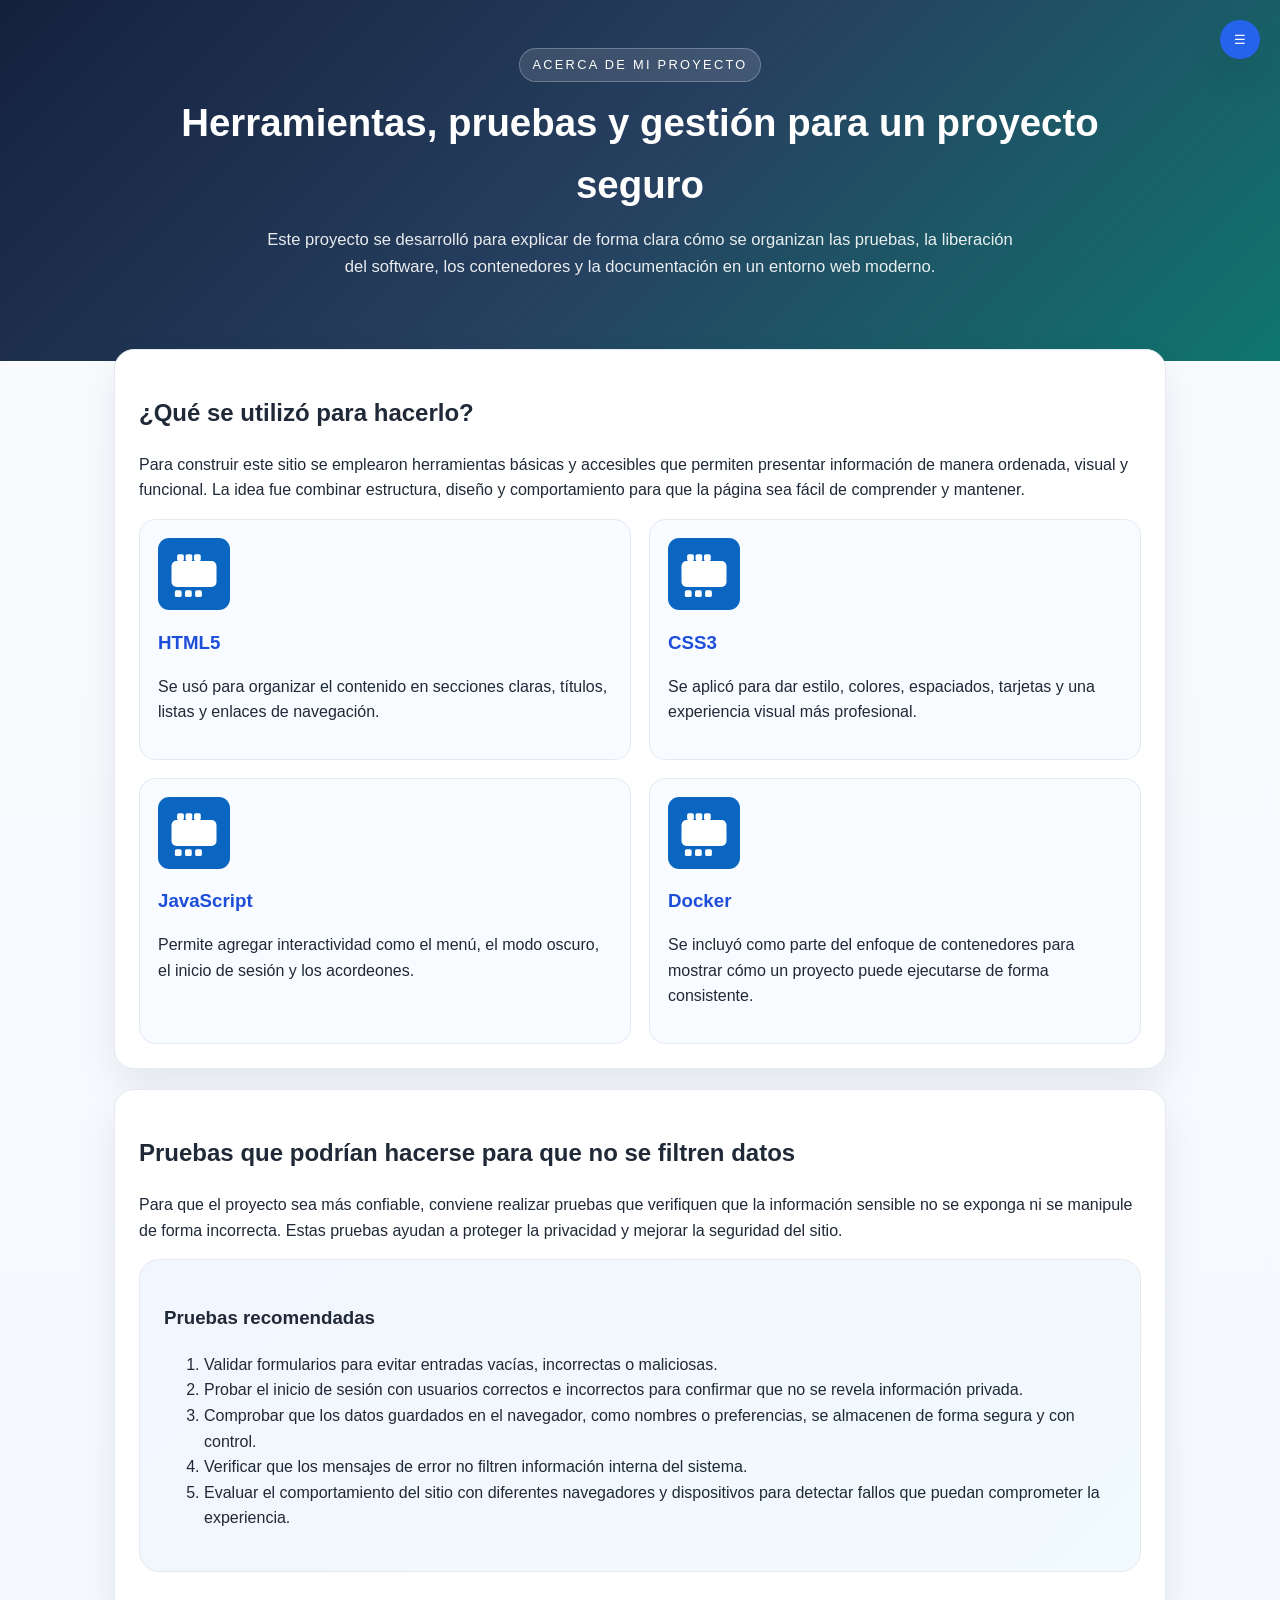
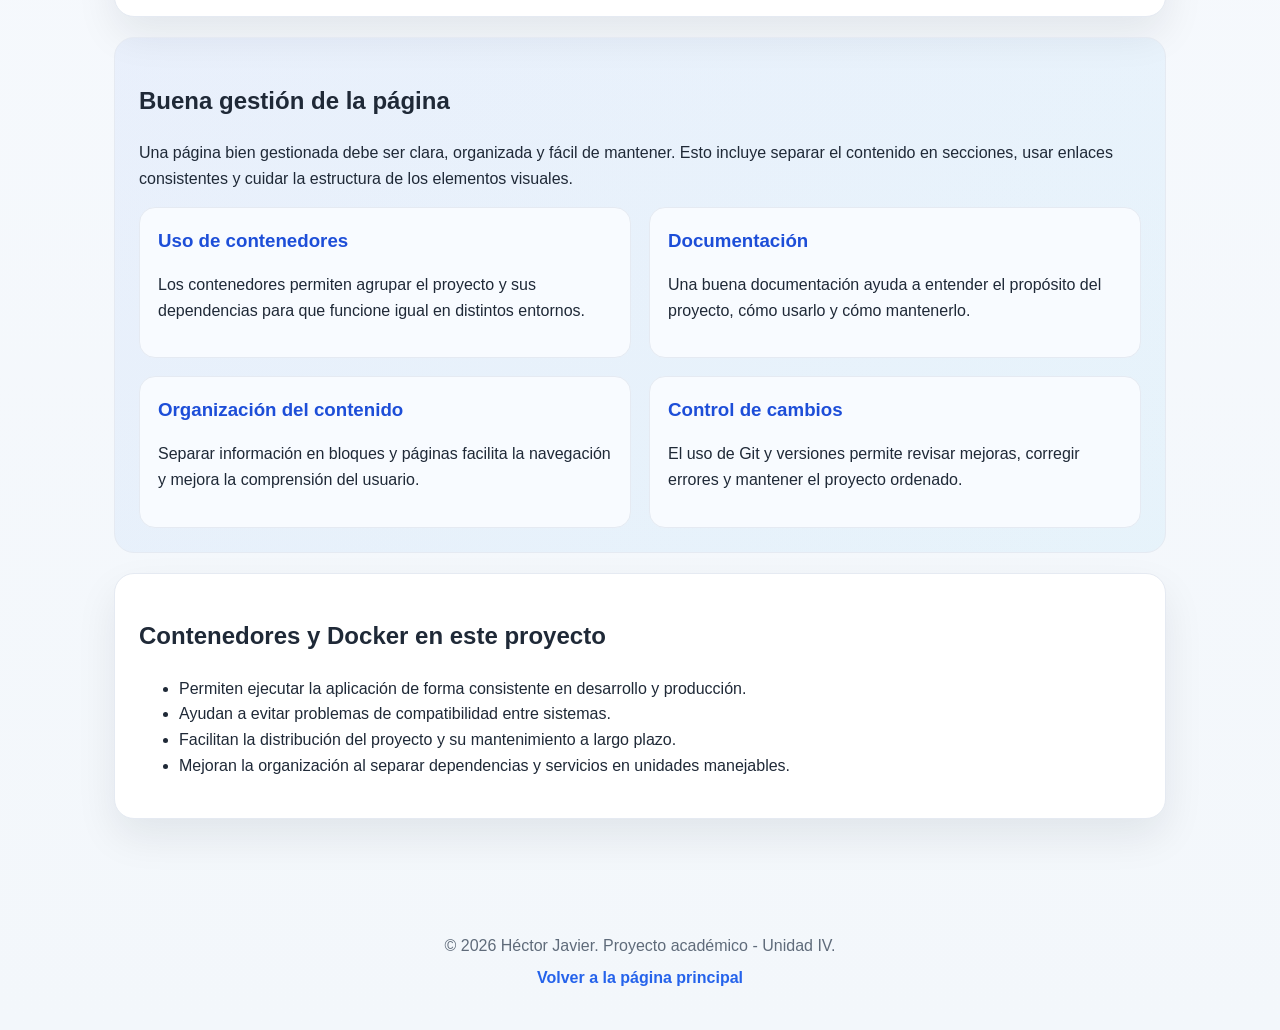
==== acerca-mi-proyecto.html @ 8c98b289 "Actualizacion del proyecto" ====
<!DOCTYPE html>
<html lang="es">
  <head>
    <meta charset="UTF-8" />
    <meta name="viewport" content="width=device-width, initial-scale=1.0" />
    <title>Acerca de mi proyecto | Unidad IV</title>
    <link rel="stylesheet" href="styles.css" />
  </head>
  <body class="context-page about-page">
    <button class="menu-toggle" id="menuToggle" aria-label="Abrir menú">☰</button>

    <div class="user-menu" id="userMenu">
      <div class="user-menu-header">
        <strong id="userNameLabel">Usuario</strong>
        <button class="close-menu" id="closeMenu" aria-label="Cerrar menú">✕</button>
      </div>
      <div class="menu-section">
        <button id="themeToggle">🌙 Modo oscuro</button>
        <button id="logoutBtn">🔒 Cerrar sesión</button>
      </div>
      <div class="menu-section">
        <label for="nameInput">Nombre de usuario</label>
        <input id="nameInput" type="text" value="Usuario" />
        <button id="saveNameBtn">Guardar nombre</button>
      </div>
    </div>

    <header class="hero-header">
      <div class="header-content">
        <p class="eyebrow">Acerca de mi proyecto</p>
        <h1>Herramientas, pruebas y gestión para un proyecto seguro</h1>
        <p class="intro">
          Este proyecto se desarrolló para explicar de forma clara cómo se organizan las pruebas, la liberación del software, los contenedores y la documentación en un entorno web moderno.
        </p>
      </div>
    </header>

    <main>
      <section class="highlight">
        <h2>¿Qué se utilizó para hacerlo?</h2>
        <p>
          Para construir este sitio se emplearon herramientas básicas y accesibles que permiten presentar información de manera ordenada, visual y funcional. La idea fue combinar estructura, diseño y comportamiento para que la página sea fácil de comprender y mantener.
        </p>

        <div class="card-grid">
          <div class="card">
            <img src="images/docker.svg" alt="HTML5" />
            <h3>HTML5</h3>
            <p>Se usó para organizar el contenido en secciones claras, títulos, listas y enlaces de navegación.</p>
          </div>
          <div class="card">
            <img src="images/docker.svg" alt="CSS3" />
            <h3>CSS3</h3>
            <p>Se aplicó para dar estilo, colores, espaciados, tarjetas y una experiencia visual más profesional.</p>
          </div>
          <div class="card">
            <img src="images/docker.svg" alt="JavaScript" />
            <h3>JavaScript</h3>
            <p>Permite agregar interactividad como el menú, el modo oscuro, el inicio de sesión y los acordeones.</p>
          </div>
          <div class="card">
            <img src="images/docker.svg" alt="Docker" />
            <h3>Docker</h3>
            <p>Se incluyó como parte del enfoque de contenedores para mostrar cómo un proyecto puede ejecutarse de forma consistente.</p>
          </div>
        </div>
      </section>

      <section class="process">
        <h2>Pruebas que podrían hacerse para que no se filtren datos</h2>
        <p>
          Para que el proyecto sea más confiable, conviene realizar pruebas que verifiquen que la información sensible no se exponga ni se manipule de forma incorrecta. Estas pruebas ayudan a proteger la privacidad y mejorar la seguridad del sitio.
        </p>
        <div class="example-box">
          <h3>Pruebas recomendadas</h3>
          <ol>
            <li>Validar formularios para evitar entradas vacías, incorrectas o maliciosas.</li>
            <li>Probar el inicio de sesión con usuarios correctos e incorrectos para confirmar que no se revela información privada.</li>
            <li>Comprobar que los datos guardados en el navegador, como nombres o preferencias, se almacenen de forma segura y con control.</li>
            <li>Verificar que los mensajes de error no filtren información interna del sistema.</li>
            <li>Evaluar el comportamiento del sitio con diferentes navegadores y dispositivos para detectar fallos que puedan comprometer la experiencia.</li>
          </ol>
        </div>
      </section>

      <section class="automation">
        <h2>Buena gestión de la página</h2>
        <p>
          Una página bien gestionada debe ser clara, organizada y fácil de mantener. Esto incluye separar el contenido en secciones, usar enlaces consistentes y cuidar la estructura de los elementos visuales.
        </p>
        <div class="card-grid">
          <div class="card">
            <h3>Uso de contenedores</h3>
            <p>Los contenedores permiten agrupar el proyecto y sus dependencias para que funcione igual en distintos entornos.</p>
          </div>
          <div class="card">
            <h3>Documentación</h3>
            <p>Una buena documentación ayuda a entender el propósito del proyecto, cómo usarlo y cómo mantenerlo.</p>
          </div>
          <div class="card">
            <h3>Organización del contenido</h3>
            <p>Separar información en bloques y páginas facilita la navegación y mejora la comprensión del usuario.</p>
          </div>
          <div class="card">
            <h3>Control de cambios</h3>
            <p>El uso de Git y versiones permite revisar mejoras, corregir errores y mantener el proyecto ordenado.</p>
          </div>
        </div>
      </section>

      <section class="benefits">
        <h2>Contenedores y Docker en este proyecto</h2>
        <ul>
          <li>Permiten ejecutar la aplicación de forma consistente en desarrollo y producción.</li>
          <li>Ayudan a evitar problemas de compatibilidad entre sistemas.</li>
          <li>Facilitan la distribución del proyecto y su mantenimiento a largo plazo.</li>
          <li>Mejoran la organización al separar dependencias y servicios en unidades manejables.</li>
        </ul>
      </section>
    </main>

    <footer>
      <p>&copy; 2026 Héctor Javier. Proyecto académico - Unidad IV.</p>
      <a href="index.html" class="back-link">Volver a la página principal</a>
    </footer>

    <script src="script.js"></script>
  </body>
</html>
---- styles.css ----
:root {
  --bg: #f3f7fb;
  --surface: #ffffff;
  --primary: #2563eb;
  --primary-dark: #1d4ed8;
  --text: #1f2937;
  --muted: #5f6b7a;
  --border: #e5eaf2;
  --shadow: 0 18px 40px rgba(15, 23, 42, 0.08);
}

* {
  box-sizing: border-box;
}

html {
  scroll-behavior: smooth;
}

body {
  font-family: 'Poppins', 'Segoe UI', Tahoma, sans-serif;
  background: linear-gradient(180deg, #f9fbff 0%, var(--bg) 100%);
  margin: 0;
  color: var(--text);
  line-height: 1.6;
  min-height: 100vh;
  transition: background 0.3s ease, color 0.3s ease;
}

body.dark-mode {
  --bg: #0f172a;
  --surface: #111827;
  --primary: #38bdf8;
  --primary-dark: #7dd3fc;
  --text: #f8fafc;
  --muted: #cbd5e1;
  --border: #334155;
  --shadow: 0 18px 40px rgba(2, 6, 23, 0.35);
  background: linear-gradient(180deg, #020617 0%, var(--bg) 100%);
}

.menu-toggle {
  position: fixed;
  top: 20px;
  right: 20px;
  z-index: 1100;
  border: none;
  border-radius: 999px;
  padding: 12px 14px;
  background: var(--primary);
  color: white;
  cursor: pointer;
  box-shadow: var(--shadow);
  transition: transform 0.25s ease, box-shadow 0.25s ease;
}

.menu-toggle:hover {
  transform: translateY(-2px);
  box-shadow: 0 12px 24px rgba(37, 99, 235, 0.25);
}

.user-menu {
  position: fixed;
  top: 16px;
  right: 16px;
  width: 280px;
  background: var(--surface);
  border: 1px solid var(--border);
  border-radius: 18px;
  padding: 16px;
  box-shadow: var(--shadow);
  z-index: 1200;
  display: none;
}

.user-menu.open {
  display: block;
}

.user-menu-header {
  display: flex;
  justify-content: space-between;
  align-items: center;
  margin-bottom: 12px;
}

.close-menu {
  border: none;
  background: transparent;
  cursor: pointer;
  font-size: 1rem;
}

.menu-section {
  display: flex;
  flex-direction: column;
  gap: 8px;
  margin-bottom: 12px;
}

.menu-section button,
.menu-section input {
  padding: 10px 12px;
  border-radius: 10px;
  border: 1px solid var(--border);
}

.menu-section button {
  background: #eff6ff;
  color: var(--primary-dark);
  cursor: pointer;
}

body.dark-mode .menu-section button {
  background: #1e293b;
  color: var(--text);
}

.context-page .hero-header {
  padding-bottom: 56px;
}

.highlight,
.process,
.benefits {
  background: var(--surface);
  border: 1px solid var(--border);
  border-radius: 20px;
  padding: 24px;
  margin: 20px auto;
  max-width: 1100px;
  box-shadow: var(--shadow);
}

.card-grid {
  display: grid;
  grid-template-columns: repeat(2, minmax(0, 1fr));
  gap: 18px;
  margin-top: 16px;
}

.card-grid-inline {
  display: grid;
  grid-template-columns: repeat(2, minmax(0, 1fr));
  gap: 12px;
  margin: 14px 0;
}

.doc-layout {
  display: grid;
  grid-template-columns: 1.4fr 0.8fr;
  gap: 14px;
  align-items: center;
  margin-top: 12px;
}

.mini-card {
  background: #f8fafc;
  border: 1px solid var(--border);
  border-radius: 14px;
  padding: 14px;
}

body.dark-mode .mini-card {
  background: #0f172a;
}

.card {
  background: #f8fbff;
  border: 1px solid var(--border);
  border-radius: 16px;
  padding: 18px;
  color: var(--text);
  transition: transform 0.25s ease, box-shadow 0.25s ease;
}

.card:hover {
  transform: translateY(-3px);
  box-shadow: 0 12px 24px rgba(15, 23, 42, 0.08);
}

body.dark-mode .card {
  background: #0f172a;
  color: #f8fafc;
}

.card img {
  width: 72px;
  margin-bottom: 10px;
}

.card h3 {
  margin: 0 0 8px;
  color: var(--primary-dark);
}

body.dark-mode .card h3,
body.dark-mode .card p,
body.dark-mode .highlight p,
body.dark-mode .process p,
body.dark-mode .benefits li,
body.dark-mode .automation p,
body.dark-mode .automation li,
body.dark-mode .example-box li {
  color: #f8fafc;
}

.back-link {
  color: var(--primary);
  text-decoration: none;
  font-weight: 600;
}

.automation,
.example-box {
  background: linear-gradient(135deg, rgba(37, 99, 235, 0.06), rgba(14, 165, 233, 0.06));
  border: 1px solid var(--border);
  border-radius: 20px;
  padding: 24px;
  margin: 20px auto;
  max-width: 1100px;
}

.example-box {
  margin-top: 16px;
}

.back-link:hover {
  text-decoration: underline;
}

body:not(.logged-in):not(.context-page) .hero-header,
body:not(.logged-in):not(.context-page) main,
body:not(.logged-in):not(.context-page) footer {
  filter: blur(4px);
  pointer-events: none;
  user-select: none;
}

.login-overlay {
  position: fixed;
  inset: 0;
  background: rgba(15, 23, 42, 0.72);
  display: flex;
  align-items: center;
  justify-content: center;
  padding: 20px;
  z-index: 1000;
}

.login-card {
  width: 100%;
  max-width: 420px;
  background: var(--surface);
  border-radius: 24px;
  padding: 32px;
  box-shadow: 0 20px 45px rgba(0, 0, 0, 0.25);
  text-align: center;
}

.login-icon {
  font-size: 2.2rem;
  margin-bottom: 10px;
}

.login-card h2 {
  margin: 0 0 8px;
  color: var(--primary-dark);
}

.login-card p {
  margin: 0 0 20px;
  color: var(--muted);
}

.login-card form {
  display: flex;
  flex-direction: column;
  gap: 12px;
  text-align: left;
}

.login-card label {
  font-weight: 600;
  color: var(--text);
}

.login-card input {
  padding: 12px 14px;
  border: 1px solid var(--border);
  border-radius: 12px;
  font-size: 1rem;
}

.login-card button {
  margin-top: 8px;
  padding: 12px 16px;
  border: none;
  border-radius: 12px;
  background: linear-gradient(135deg, var(--primary) 0%, #0f766e 100%);
  color: white;
  font-weight: 700;
  cursor: pointer;
}

.login-card button:hover {
  transform: translateY(-2px);
}

body.logged-in .login-overlay {
  display: none;
}

.session-status {
  display: none;
  margin-bottom: 16px;
  padding: 12px 16px;
  border-radius: 999px;
  background: #ecfdf3;
  color: #166534;
  font-weight: 700;
  text-align: center;
}

body.logged-in .session-status {
  display: block;
}

.contextual-card {
  text-align: center;
}

.info-panel {
  background: linear-gradient(135deg, rgba(37, 99, 235, 0.08), rgba(14, 165, 233, 0.08));
  border: 1px solid var(--border);
  border-radius: 20px;
  padding: 24px 28px;
  box-shadow: var(--shadow);
  margin-bottom: 20px;
}

.info-panel h2 {
  margin-top: 0;
  margin-bottom: 10px;
}

.info-panel p {
  margin-bottom: 0;
}

.secondary-link {
  display: inline-block;
  margin-top: 10px;
  padding: 10px 16px;
  border-radius: 999px;
  background: var(--primary);
  color: white;
  text-decoration: none;
  font-weight: 600;
}

.secondary-link:hover {
  background: var(--primary-dark);
}

.image-grid {
  display: grid;
  grid-template-columns: repeat(3, minmax(0, 1fr));
  gap: 12px;
  margin-top: 16px;
}

.image-grid img {
  width: 100%;
  border-radius: 16px;
  background: #f8fafc;
  padding: 10px;
}

.hero-header {
  background: linear-gradient(135deg, #14213d 0%, #274060 50%, #0f766e 100%);
  color: white;
  padding: 48px 24px 72px;
  display: flex;
  justify-content: center;
}

.header-content {
  max-width: 1000px;
  width: 100%;
  text-align: center;
}

.eyebrow {
  display: inline-block;
  margin: 0 0 10px;
  padding: 6px 12px;
  border: 1px solid rgba(255, 255, 255, 0.25);
  border-radius: 999px;
  font-size: 0.8rem;
  letter-spacing: 0.18em;
  text-transform: uppercase;
  background: rgba(255, 255, 255, 0.12);
}

.hero-header h1 {
  font-size: clamp(1.8rem, 3vw, 2.7rem);
  margin: 0 0 12px;
  font-weight: 700;
}

.intro {
  max-width: 760px;
  margin: 0 auto 24px;
  color: rgba(255, 255, 255, 0.9);
  font-size: 1.04rem;
}

.top-nav {
  display: flex;
  flex-wrap: wrap;
  justify-content: center;
  gap: 12px;
}

.top-nav a {
  color: white;
  text-decoration: none;
  padding: 10px 14px;
  border-radius: 999px;
  background: rgba(255, 255, 255, 0.12);
  transition: 0.25s ease;
  font-weight: 500;
}

.top-nav a:hover {
  background: white;
  color: var(--primary-dark);
  transform: translateY(-2px);
}

nav a.active {
  background: #ff9800;
  color: white;
}

main {
  max-width: 1100px;
  margin: -32px auto 0;
  padding: 0 24px 48px;
}

.hero-panel {
  display: flex;
  justify-content: space-between;
  align-items: center;
  gap: 20px;
  background: var(--surface);
  border: 1px solid var(--border);
  border-radius: 24px;
  padding: 24px 28px;
  box-shadow: var(--shadow);
  margin-bottom: 22px;
  animation: fadeInUp 0.6s ease both;
}

.hero-panel h2 {
  margin: 0 0 6px;
  color: var(--primary-dark);
}

.hero-panel p {
  margin: 0;
  color: var(--muted);
}

.hero-badge {
  background: linear-gradient(135deg, var(--primary) 0%, #22c55e 100%);
  color: white;
  padding: 14px 18px;
  border-radius: 16px;
  font-weight: 700;
  white-space: nowrap;
}

.accordion-item {
  background: var(--surface);
  border: 1px solid var(--border);
  border-radius: 20px;
  margin-bottom: 20px;
  box-shadow: var(--shadow);
  overflow: hidden;
}

.accordion-trigger {
  width: 100%;
  background: transparent;
  border: none;
  padding: 24px;
  text-align: left;
  cursor: pointer;
}

.tema {
  position: relative;
  transition: transform 0.25s ease, box-shadow 0.25s ease;
}

.tema::before {
  content: '';
  position: absolute;
  inset: 0 auto 0 0;
  width: 6px;
  background: linear-gradient(180deg, var(--primary) 0%, #38bdf8 100%);
}

.tema:hover {
  transform: translateY(-4px);
  box-shadow: 0 22px 38px rgba(15, 23, 42, 0.12);
}

.tema-header {
  display: flex;
  justify-content: space-between;
  align-items: center;
  gap: 12px;
  margin-bottom: 0;
}

.tema h2 {
  color: var(--primary-dark);
  margin: 0;
  font-size: 1.2rem;
}

.tag {
  background: #eff6ff;
  color: var(--primary);
  padding: 6px 10px;
  border-radius: 999px;
  font-size: 0.82rem;
  font-weight: 600;
}

body.dark-mode .tag {
  background: rgba(56, 189, 248, 0.16);
  color: #7dd3fc;
  border: 1px solid rgba(125, 211, 252, 0.25);
}

.accordion-content {
  display: none;
  padding: 0 24px 24px;
  color: var(--muted);
  line-height: 1.7;
}

.accordion-item.active .accordion-content {
  display: block;
}

.topic-image {
  display: block;
  width: 120px;
  height: auto;
  margin: 12px 0 16px;
  border-radius: 16px;
  background: #f8fafc;
  padding: 8px;
}

.pill-list {
  display: flex;
  flex-wrap: wrap;
  gap: 10px;
  margin-top: 12px;
}

.pill-list span {
  padding: 8px 12px;
  border-radius: 999px;
  background: #f8fafc;
  border: 1px solid var(--border);
  font-size: 0.95rem;
  color: var(--text);
}

body.dark-mode .pill-list span {
  background: rgba(15, 23, 42, 0.95);
  color: #f8fafc;
  border-color: rgba(148, 163, 184, 0.35);
}

.tema ul {
  padding-left: 20px;
  margin: 0;
}

footer {
  text-align: center;
  padding: 16px 16px 40px;
  color: var(--muted);
  margin-top: 24px;
}

.test-grid {
  display: grid;
  grid-template-columns: repeat(2, minmax(0, 1fr));
  gap: 18px;
  margin-top: 20px;
}

.test-card {
  background: var(--surface);
  border: 1px solid var(--border);
  border-radius: 20px;
  padding: 20px;
  box-shadow: var(--shadow);
}

.test-card img {
  width: 100%;
  max-height: 140px;
  object-fit: cover;
  border-radius: 14px;
  margin-bottom: 12px;
  background: #f8fafc;
}

.test-card h3 {
  margin: 0 0 8px;
  color: var(--primary-dark);
}

.test-card p {
  margin: 0;
  color: var(--muted);
}

@keyframes fadeInUp {
  from {
    opacity: 0;
    transform: translateY(12px);
  }
  to {
    opacity: 1;
    transform: translateY(0);
  }
}

footer p {
  margin: 6px 0;
}
@media (max-width: 700px) {
  .hero-panel {
    flex-direction: column;
    align-items: flex-start;
  }

  .tema-header {
    flex-direction: column;
    align-items: flex-start;
  }

  main {
    padding: 0 16px 32px;
  }

  .image-grid,
  .card-grid {
    grid-template-columns: 1fr;
  }

  .user-menu {
    width: calc(100% - 32px);
  }
}
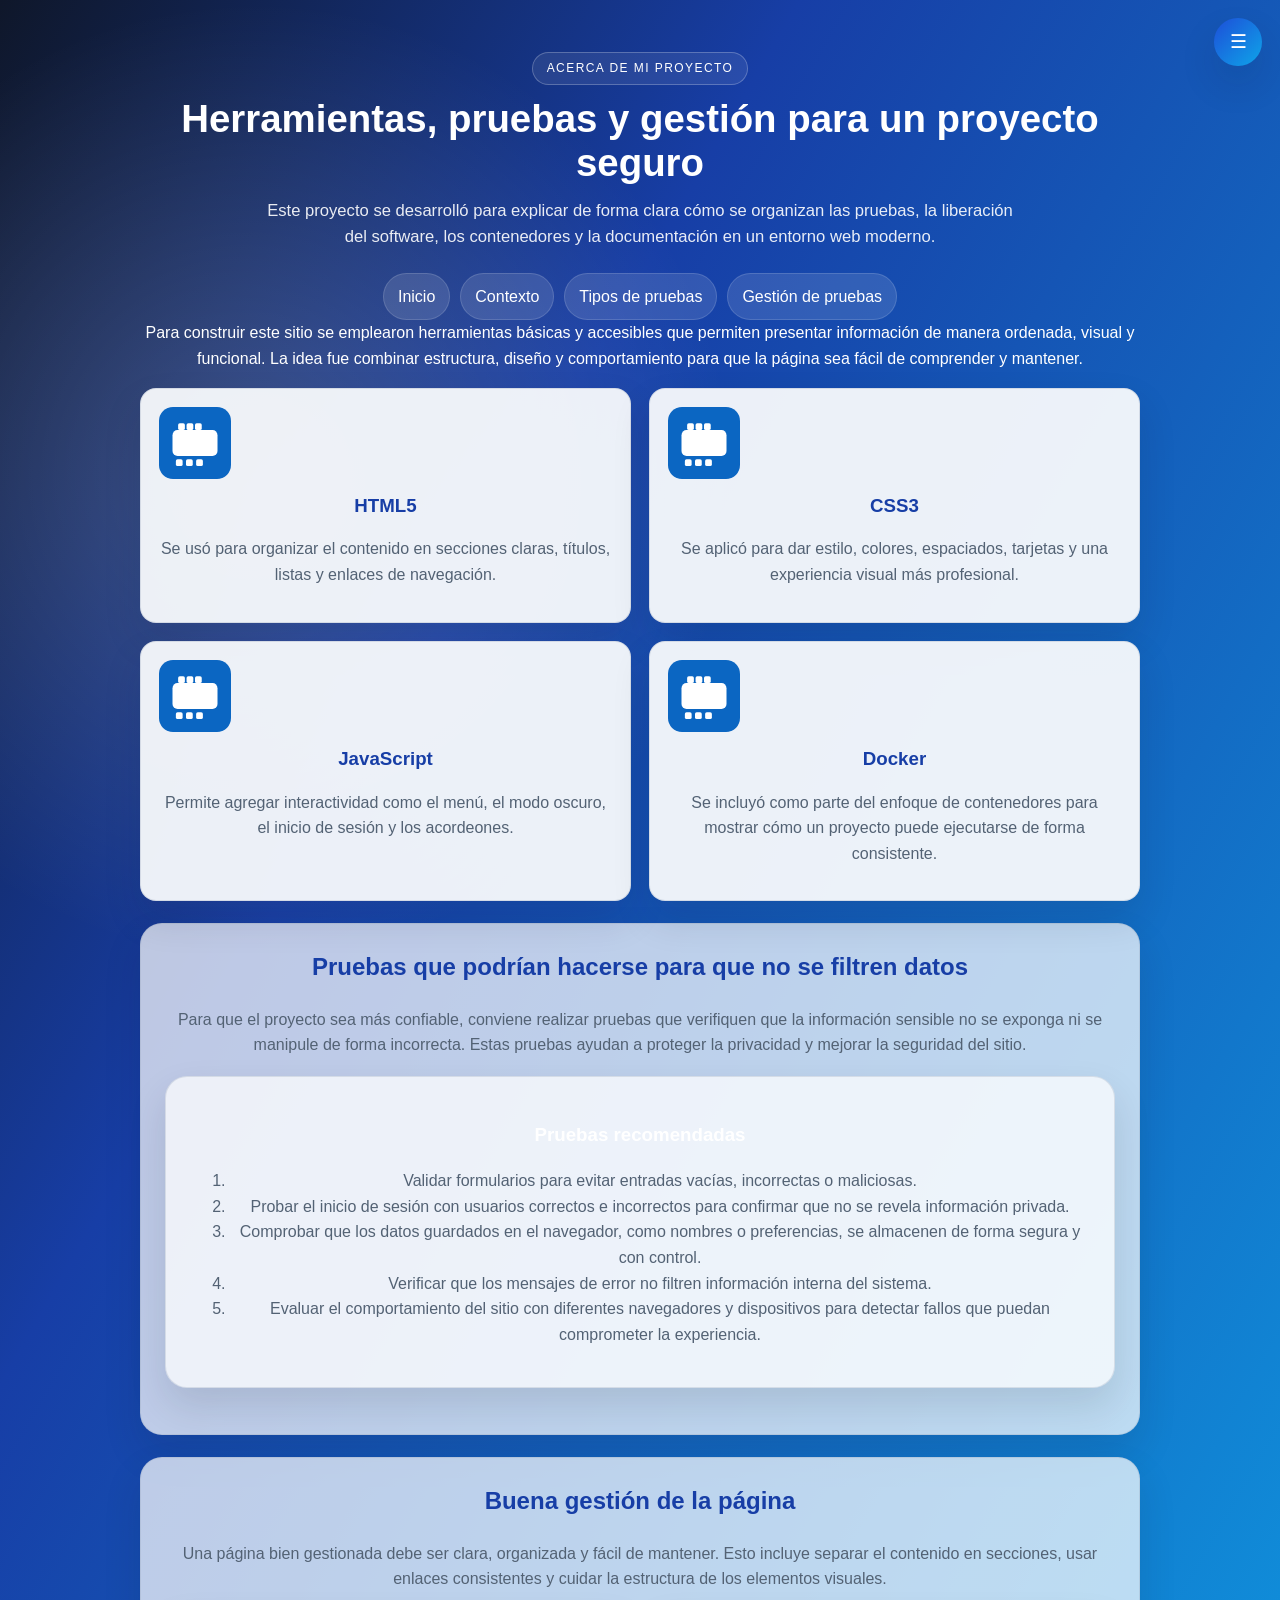
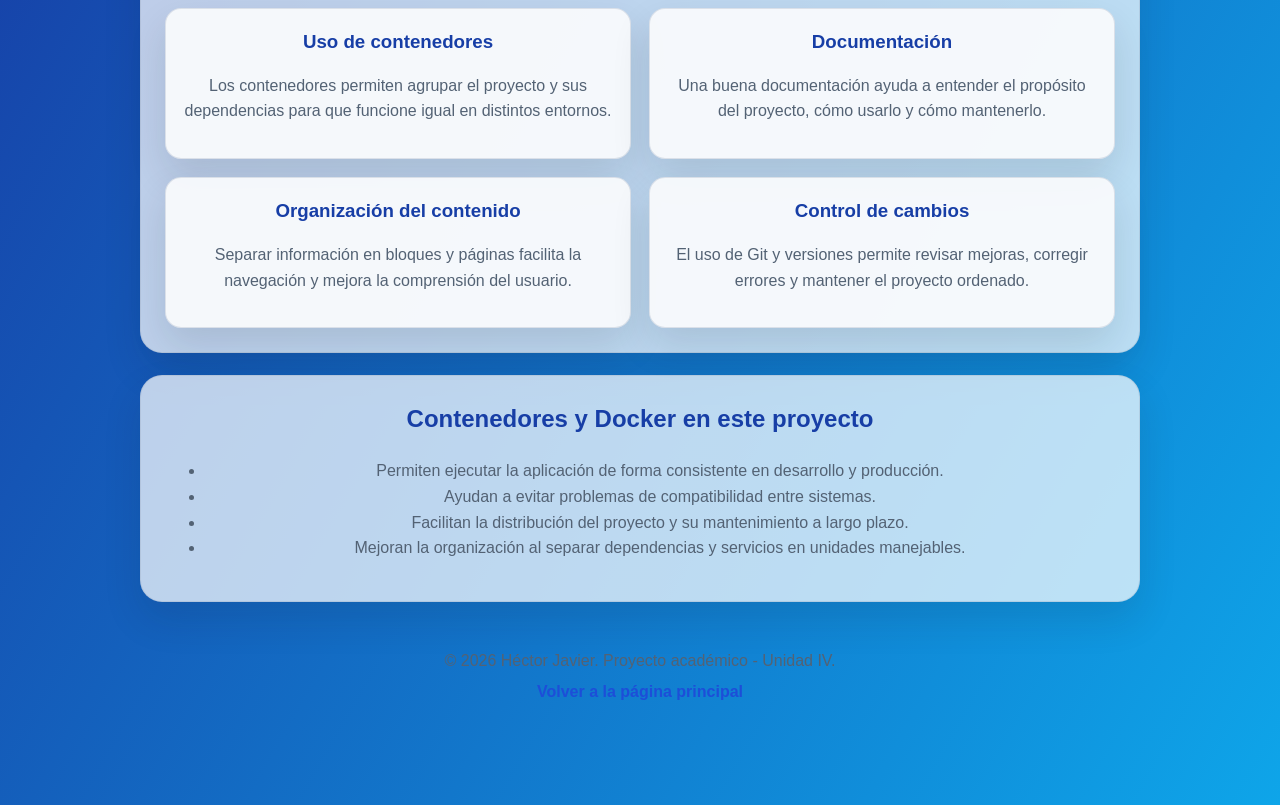
==== commit 9936bc11: "Primera versión del proyecto" ====
--- a/acerca-mi-proyecto.html
+++ b/acerca-mi-proyecto.html
@@ -32,13 +32,12 @@
         <p class="intro">
           Este proyecto se desarrolló para explicar de forma clara cómo se organizan las pruebas, la liberación del software, los contenedores y la documentación en un entorno web moderno.
         </p>
-      </div>
-    </header>
-
-    <main>
-      <section class="highlight">
-        <h2>¿Qué se utilizó para hacerlo?</h2>
-        <p>
+      <nav class="top-nav">
+        <a href="index.html">Inicio</a>
+        <a href="contexto.html">Contexto</a>
+        <a href="tipos-pruebas.html">Tipos de pruebas</a>
+        <a href="gestion-pruebas.html">Gestión de pruebas</a>
+      </nav>
           Para construir este sitio se emplearon herramientas básicas y accesibles que permiten presentar información de manera ordenada, visual y funcional. La idea fue combinar estructura, diseño y comportamiento para que la página sea fácil de comprender y mantener.
         </p>
 
--- a/styles.css
+++ b/styles.css
@@ -1,12 +1,17 @@
 :root {
-  --bg: #f3f7fb;
-  --surface: #ffffff;
-  --primary: #2563eb;
-  --primary-dark: #1d4ed8;
-  --text: #1f2937;
-  --muted: #5f6b7a;
-  --border: #e5eaf2;
-  --shadow: 0 18px 40px rgba(15, 23, 42, 0.08);
+  --bg: #eef4ff;
+  --bg-alt: #f8fbff;
+  --surface: rgba(255, 255, 255, 0.88);
+  --surface-strong: #ffffff;
+  --primary: #1d4ed8;
+  --primary-dark: #173ea6;
+  --secondary: #0ea5e9;
+  --accent: #f59e0b;
+  --success: #16a34a;
+  --text: #162033;
+  --muted: #536274;
+  --border: rgba(148, 163, 184, 0.28);
+  --shadow: 0 18px 38px rgba(15, 23, 42, 0.12);
 }
 
 * {
@@ -18,59 +23,81 @@
 }
 
 body {
-  font-family: 'Poppins', 'Segoe UI', Tahoma, sans-serif;
-  background: linear-gradient(180deg, #f9fbff 0%, var(--bg) 100%);
   margin: 0;
+  min-height: 100vh;
+  font-family: 'Segoe UI', Tahoma, Geneva, Verdana, sans-serif;
+  background:
+    radial-gradient(circle at top left, rgba(59, 130, 246, 0.18), transparent 26%),
+    linear-gradient(180deg, #f8fbff 0%, var(--bg) 42%, #ebf4ff 100%);
   color: var(--text);
   line-height: 1.6;
-  min-height: 100vh;
   transition: background 0.3s ease, color 0.3s ease;
 }
 
 body.dark-mode {
-  --bg: #0f172a;
-  --surface: #111827;
-  --primary: #38bdf8;
-  --primary-dark: #7dd3fc;
-  --text: #f8fafc;
+  --bg: #020817;
+  --bg-alt: #0f172a;
+  --surface: rgba(15, 23, 42, 0.9);
+  --surface-strong: #111827;
+  --primary: #7dd3fc;
+  --primary-dark: #bae6fd;
+  --secondary: #38bdf8;
+  --accent: #fbbf24;
+  --text: #e2e8f0;
   --muted: #cbd5e1;
-  --border: #334155;
-  --shadow: 0 18px 40px rgba(2, 6, 23, 0.35);
-  background: linear-gradient(180deg, #020617 0%, var(--bg) 100%);
+  --border: rgba(148, 163, 184, 0.22);
+  --shadow: 0 20px 40px rgba(2, 6, 23, 0.5);
+  background: radial-gradient(circle at top left, rgba(59, 130, 246, 0.15), transparent 28%), linear-gradient(180deg, #020817 0%, var(--bg) 100%);
+}
+
+a {
+  color: inherit;
+}
+
+img {
+  display: block;
+  max-width: 100%;
+}
+
+button,
+input {
+  font: inherit;
 }
 
 .menu-toggle {
   position: fixed;
-  top: 20px;
-  right: 20px;
-  z-index: 1100;
+  top: 18px;
+  right: 18px;
+  z-index: 1200;
   border: none;
   border-radius: 999px;
-  padding: 12px 14px;
-  background: var(--primary);
-  color: white;
+  background: linear-gradient(135deg, var(--primary) 0%, var(--secondary) 100%);
+  color: #fff;
   cursor: pointer;
+  width: 48px;
+  height: 48px;
+  font-size: 1.2rem;
   box-shadow: var(--shadow);
   transition: transform 0.25s ease, box-shadow 0.25s ease;
 }
 
 .menu-toggle:hover {
-  transform: translateY(-2px);
-  box-shadow: 0 12px 24px rgba(37, 99, 235, 0.25);
+  transform: translateY(-2px) scale(1.02);
 }
 
 .user-menu {
   position: fixed;
   top: 16px;
   right: 16px;
-  width: 280px;
+  width: min(320px, calc(100vw - 32px));
   background: var(--surface);
   border: 1px solid var(--border);
-  border-radius: 18px;
-  padding: 16px;
+  border-radius: 20px;
+  padding: 18px;
   box-shadow: var(--shadow);
-  z-index: 1200;
+  z-index: 1250;
   display: none;
+  backdrop-filter: blur(12px);
 }
 
 .user-menu.open {
@@ -81,152 +108,197 @@
   display: flex;
   justify-content: space-between;
   align-items: center;
-  margin-bottom: 12px;
+  margin-bottom: 14px;
+}
+
+.user-menu-header strong {
+  font-size: 1rem;
 }
 
 .close-menu {
   border: none;
   background: transparent;
+  color: var(--muted);
+  font-size: 1.1rem;
   cursor: pointer;
-  font-size: 1rem;
 }
 
 .menu-section {
   display: flex;
   flex-direction: column;
-  gap: 8px;
+  gap: 10px;
   margin-bottom: 12px;
 }
 
 .menu-section button,
 .menu-section input {
+  width: 100%;
   padding: 10px 12px;
-  border-radius: 10px;
   border: 1px solid var(--border);
+  border-radius: 12px;
+  background: rgba(148, 163, 184, 0.06);
+  color: var(--text);
 }
 
 .menu-section button {
-  background: #eff6ff;
-  color: var(--primary-dark);
   cursor: pointer;
-}
-
-body.dark-mode .menu-section button {
-  background: #1e293b;
+  font-weight: 600;
+  transition: transform 0.2s ease;
+}
+
+.menu-section button:hover {
+  transform: translateY(-1px);
+}
+
+body.dark-mode .menu-section button,
+body.dark-mode .menu-section input {
+  background: rgba(15, 23, 42, 0.95);
   color: var(--text);
 }
 
-.context-page .hero-header {
-  padding-bottom: 56px;
+.context-page .hero-header, .about-page .hero-header {
+  padding-bottom: 58px;
 }
 
 .highlight,
 .process,
-.benefits {
-  background: var(--surface);
+.benefits,
+.automation,
+.example-box,
+.info-panel,
+.hero-panel,
+.tema,
+.test-card,
+.card,
+.mini-card {
   border: 1px solid var(--border);
-  border-radius: 20px;
+  box-shadow: var(--shadow);
+}
+
+.highlight,
+.process,
+.benefits,
+.automation,
+.example-box,
+.info-panel {
+  background: rgba(255, 255, 255, 0.72);
+  border-radius: 22px;
   padding: 24px;
-  margin: 20px auto;
+  margin: 22px auto;
   max-width: 1100px;
-  box-shadow: var(--shadow);
-}
-
-.card-grid {
+}
+
+body.dark-mode .highlight,
+body.dark-mode .process,
+body.dark-mode .benefits,
+body.dark-mode .automation,
+body.dark-mode .example-box,
+body.dark-mode .info-panel,
+body.dark-mode .hero-panel,
+body.dark-mode .tema,
+body.dark-mode .test-card {
+  background: rgba(15, 23, 42, 0.8);
+}
+
+.card-grid,
+.card-grid-inline,
+.test-grid,
+.image-grid {
   display: grid;
+  gap: 18px;
+}
+
+.card-grid,
+.test-grid {
   grid-template-columns: repeat(2, minmax(0, 1fr));
-  gap: 18px;
-  margin-top: 16px;
 }
 
 .card-grid-inline {
-  display: grid;
   grid-template-columns: repeat(2, minmax(0, 1fr));
-  gap: 12px;
-  margin: 14px 0;
+  margin: 18px 0;
 }
 
 .doc-layout {
   display: grid;
-  grid-template-columns: 1.4fr 0.8fr;
-  gap: 14px;
+  grid-template-columns: 1.5fr 0.9fr;
+  gap: 18px;
   align-items: center;
-  margin-top: 12px;
-}
-
-.mini-card {
-  background: #f8fafc;
-  border: 1px solid var(--border);
-  border-radius: 14px;
-  padding: 14px;
-}
-
-body.dark-mode .mini-card {
-  background: #0f172a;
-}
-
+  margin-top: 16px;
+}
+
+.mini-card,
 .card {
-  background: #f8fbff;
-  border: 1px solid var(--border);
+  background: rgba(248, 250, 252, 0.95);
   border-radius: 16px;
   padding: 18px;
-  color: var(--text);
+}
+
+body.dark-mode .mini-card,
+body.dark-mode .card {
+  background: rgba(15, 23, 42, 0.95);
+}
+
+.card {
   transition: transform 0.25s ease, box-shadow 0.25s ease;
 }
 
 .card:hover {
-  transform: translateY(-3px);
-  box-shadow: 0 12px 24px rgba(15, 23, 42, 0.08);
-}
-
-body.dark-mode .card {
-  background: #0f172a;
-  color: #f8fafc;
+  transform: translateY(-4px);
+  box-shadow: 0 18px 30px rgba(15, 23, 42, 0.12);
 }
 
 .card img {
   width: 72px;
-  margin-bottom: 10px;
-}
-
-.card h3 {
-  margin: 0 0 8px;
+  margin-bottom: 12px;
+  border-radius: 14px;
+}
+
+.card h3,
+.test-card h3,
+.tema h2,
+.hero-panel h2,
+.highlight h2,
+.process h2,
+.benefits h2,
+.automation h2,
+.info-panel h2 {
+  margin-top: 0;
   color: var(--primary-dark);
 }
 
-body.dark-mode .card h3,
-body.dark-mode .card p,
-body.dark-mode .highlight p,
-body.dark-mode .process p,
-body.dark-mode .benefits li,
-body.dark-mode .automation p,
-body.dark-mode .automation li,
-body.dark-mode .example-box li {
-  color: #f8fafc;
+.card h3,
+.test-card h3 {
+  margin-bottom: 8px;
+}
+
+.card p,
+.test-card p,
+.highlight p,
+.process p,
+.benefits li,
+.automation p,
+.example-box li,
+.info-panel p,
+.accordion-content,
+.hero-panel p,
+.tema ul,
+.topic-image + p,
+.mini-card p {
+  color: var(--muted);
 }
 
 .back-link {
   color: var(--primary);
   text-decoration: none;
-  font-weight: 600;
-}
-
-.automation,
-.example-box {
-  background: linear-gradient(135deg, rgba(37, 99, 235, 0.06), rgba(14, 165, 233, 0.06));
-  border: 1px solid var(--border);
-  border-radius: 20px;
-  padding: 24px;
-  margin: 20px auto;
-  max-width: 1100px;
-}
-
-.example-box {
-  margin-top: 16px;
+  font-weight: 700;
 }
 
 .back-link:hover {
   text-decoration: underline;
+}
+
+.example-box {
+  margin-top: 18px;
 }
 
 body:not(.logged-in):not(.context-page) .hero-header,
@@ -240,36 +312,94 @@
 .login-overlay {
   position: fixed;
   inset: 0;
-  background: rgba(15, 23, 42, 0.72);
+  background: rgba(15, 23, 42, 0.68);
   display: flex;
   align-items: center;
   justify-content: center;
+  z-index: 1000;
   padding: 20px;
-  z-index: 1000;
+}
+
+.login-shell {
+  width: min(920px, 100%);
+  display: grid;
+  grid-template-columns: 1.1fr 0.9fr;
+  background: rgba(255, 255, 255, 0.96);
+  border: 1px solid rgba(148, 163, 184, 0.25);
+  border-radius: 30px;
+  overflow: hidden;
+  box-shadow: 0 28px 60px rgba(15, 23, 42, 0.28);
+}
+
+.login-visual {
+  background: linear-gradient(135deg, #0f172a 0%, #173ea6 38%, #0ea5e9 100%);
+  color: white;
+  padding: 36px 30px;
+  display: flex;
+  flex-direction: column;
+  justify-content: center;
+}
+
+.login-badge {
+  display: inline-block;
+  width: fit-content;
+  padding: 7px 14px;
+  border-radius: 999px;
+  background: rgba(255, 255, 255, 0.12);
+  border: 1px solid rgba(255, 255, 255, 0.2);
+  font-size: 0.75rem;
+  letter-spacing: 0.12em;
+  text-transform: uppercase;
+  margin-bottom: 18px;
+}
+
+.login-visual h2 {
+  margin: 0 0 12px;
+  font-size: clamp(1.8rem, 2.5vw, 2.6rem);
+  line-height: 1.15;
+}
+
+.login-visual p {
+  margin: 0 0 18px;
+  color: rgba(255, 255, 255, 0.86);
+  line-height: 1.7;
+}
+
+.login-visual ul {
+  margin: 0;
+  padding-left: 18px;
+  display: grid;
+  gap: 8px;
+  color: rgba(255, 255, 255, 0.9);
 }
 
 .login-card {
   width: 100%;
-  max-width: 420px;
-  background: var(--surface);
-  border-radius: 24px;
-  padding: 32px;
-  box-shadow: 0 20px 45px rgba(0, 0, 0, 0.25);
+  background: rgba(255, 255, 255, 0.96);
+  padding: 34px 28px;
   text-align: center;
 }
 
 .login-icon {
-  font-size: 2.2rem;
-  margin-bottom: 10px;
+  display: inline-flex;
+  align-items: center;
+  justify-content: center;
+  width: 62px;
+  height: 62px;
+  border-radius: 18px;
+  background: linear-gradient(135deg, rgba(29, 78, 216, 0.12), rgba(14, 165, 233, 0.15));
+  font-size: 2rem;
+  margin-bottom: 12px;
 }
 
 .login-card h2 {
   margin: 0 0 8px;
   color: var(--primary-dark);
+  font-size: 1.9rem;
 }
 
 .login-card p {
-  margin: 0 0 20px;
+  margin: 0 0 22px;
   color: var(--muted);
 }
 
@@ -281,30 +411,56 @@
 }
 
 .login-card label {
-  font-weight: 600;
+  font-weight: 700;
   color: var(--text);
 }
 
 .login-card input {
+  width: 100%;
   padding: 12px 14px;
   border: 1px solid var(--border);
   border-radius: 12px;
-  font-size: 1rem;
+  background: #f8fafc;
+  color: var(--text);
+  transition: border-color 0.2s ease, box-shadow 0.2s ease;
+}
+
+.login-card input:focus {
+  outline: none;
+  border-color: rgba(29, 78, 216, 0.7);
+  box-shadow: 0 0 0 4px rgba(59, 130, 246, 0.12);
 }
 
 .login-card button {
   margin-top: 8px;
-  padding: 12px 16px;
+  padding: 14px 18px;
   border: none;
   border-radius: 12px;
-  background: linear-gradient(135deg, var(--primary) 0%, #0f766e 100%);
-  color: white;
+  background: linear-gradient(135deg, var(--primary) 0%, var(--secondary) 100%);
+  color: #fff;
   font-weight: 700;
   cursor: pointer;
+  transition: transform 0.2s ease, filter 0.2s ease;
+  box-shadow: 0 12px 24px rgba(37, 99, 235, 0.22);
 }
 
 .login-card button:hover {
   transform: translateY(-2px);
+  filter: brightness(1.04);
+}
+
+@media (max-width: 700px) {
+  .login-shell {
+    grid-template-columns: 1fr;
+  }
+
+  .login-visual {
+    padding: 28px 22px;
+  }
+
+  .login-card {
+    padding: 28px 20px;
+  }
 }
 
 body.logged-in .login-overlay {
@@ -313,197 +469,256 @@
 
 .session-status {
   display: none;
-  margin-bottom: 16px;
-  padding: 12px 16px;
+  margin-bottom: 18px;
+  padding: 12px 18px;
   border-radius: 999px;
-  background: #ecfdf3;
+  background: rgba(34, 197, 94, 0.12);
   color: #166534;
   font-weight: 700;
   text-align: center;
+  border: 1px solid rgba(22, 163, 74, 0.18);
 }
 
 body.logged-in .session-status {
   display: block;
 }
 
+.landing-summary {
+  display: grid;
+  grid-template-columns: 1.4fr 0.8fr;
+  gap: 20px;
+  align-items: center;
+  max-width: 1100px;
+  margin: 0 auto 24px;
+  background: linear-gradient(135deg, rgba(29, 78, 216, 0.12), rgba(14, 165, 233, 0.12));
+  border: 1px solid var(--border);
+  border-radius: 24px;
+  padding: 28px;
+  box-shadow: var(--shadow);
+}
+
+.landing-copy h2 {
+  margin: 0 0 12px;
+  color: var(--primary-dark);
+  font-size: clamp(1.8rem, 2.4vw, 2.5rem);
+}
+
+.landing-copy p {
+  margin: 0;
+  color: var(--muted);
+}
+
+.eyebrow-light {
+  margin-bottom: 10px;
+}
+
+.landing-stats {
+  display: grid;
+  gap: 14px;
+}
+
+.landing-stats div {
+  background: rgba(255, 255, 255, 0.8);
+  border: 1px solid var(--border);
+  border-radius: 18px;
+  padding: 18px;
+  display: flex;
+  align-items: center;
+  gap: 14px;
+  box-shadow: var(--shadow);
+}
+
+body.dark-mode .landing-stats div {
+  background: rgba(15, 23, 42, 0.9);
+}
+
+.landing-stats strong {
+  display: inline-flex;
+  align-items: center;
+  justify-content: center;
+  width: 48px;
+  height: 48px;
+  border-radius: 14px;
+  background: linear-gradient(135deg, var(--primary) 0%, var(--secondary) 100%);
+  color: white;
+  font-size: 1rem;
+}
+
+.landing-stats span {
+  color: var(--text);
+  font-weight: 700;
+}
+
 .contextual-card {
   text-align: center;
 }
 
-.info-panel {
-  background: linear-gradient(135deg, rgba(37, 99, 235, 0.08), rgba(14, 165, 233, 0.08));
-  border: 1px solid var(--border);
-  border-radius: 20px;
-  padding: 24px 28px;
-  box-shadow: var(--shadow);
-  margin-bottom: 20px;
-}
-
-.info-panel h2 {
-  margin-top: 0;
-  margin-bottom: 10px;
-}
-
-.info-panel p {
-  margin-bottom: 0;
-}
-
 .secondary-link {
   display: inline-block;
-  margin-top: 10px;
-  padding: 10px 16px;
+  margin: 10px 8px 0 0;
+  padding: 10px 18px;
   border-radius: 999px;
-  background: var(--primary);
+  background: linear-gradient(135deg, var(--primary) 0%, var(--secondary) 100%);
   color: white;
   text-decoration: none;
-  font-weight: 600;
+  font-weight: 700;
+  transition: transform 0.2s ease;
 }
 
 .secondary-link:hover {
-  background: var(--primary-dark);
+  transform: translateY(-2px);
 }
 
 .image-grid {
-  display: grid;
   grid-template-columns: repeat(3, minmax(0, 1fr));
-  gap: 12px;
   margin-top: 16px;
 }
 
 .image-grid img {
   width: 100%;
   border-radius: 16px;
-  background: #f8fafc;
+  background: rgba(248, 250, 252, 0.9);
   padding: 10px;
 }
 
 .hero-header {
-  background: linear-gradient(135deg, #14213d 0%, #274060 50%, #0f766e 100%);
-  color: white;
-  padding: 48px 24px 72px;
-  display: flex;
-  justify-content: center;
+  position: relative;
+  padding: 52px 24px 78px;
+  color: #fff;
+  background: linear-gradient(120deg, #0f172a 0%, #173ea6 30%, #0ea5e9 100%);
+  overflow: hidden;
+}
+
+.hero-header::before {
+  content: '';
+  position: absolute;
+  inset: 0;
+  background: radial-gradient(circle at 20% 20%, rgba(255, 255, 255, 0.18), transparent 22%);
+  pointer-events: none;
 }
 
 .header-content {
+  position: relative;
+  z-index: 1;
   max-width: 1000px;
   width: 100%;
+  margin: 0 auto;
   text-align: center;
 }
 
 .eyebrow {
   display: inline-block;
-  margin: 0 0 10px;
-  padding: 6px 12px;
-  border: 1px solid rgba(255, 255, 255, 0.25);
+  margin: 0 0 12px;
+  padding: 6px 14px;
+  border: 1px solid rgba(255, 255, 255, 0.24);
   border-radius: 999px;
-  font-size: 0.8rem;
-  letter-spacing: 0.18em;
+  letter-spacing: 0.12em;
   text-transform: uppercase;
-  background: rgba(255, 255, 255, 0.12);
+  font-size: 0.75rem;
+  background: rgba(255, 255, 255, 0.08);
 }
 
 .hero-header h1 {
-  font-size: clamp(1.8rem, 3vw, 2.7rem);
   margin: 0 0 12px;
-  font-weight: 700;
+  font-size: clamp(2rem, 3vw, 3rem);
+  line-height: 1.15;
 }
 
 .intro {
   max-width: 760px;
-  margin: 0 auto 24px;
+  margin: 0 auto 22px;
   color: rgba(255, 255, 255, 0.9);
   font-size: 1.04rem;
 }
 
 .top-nav {
   display: flex;
+  justify-content: center;
   flex-wrap: wrap;
-  justify-content: center;
-  gap: 12px;
+  gap: 10px;
 }
 
 .top-nav a {
-  color: white;
-  text-decoration: none;
+  display: inline-block;
   padding: 10px 14px;
   border-radius: 999px;
   background: rgba(255, 255, 255, 0.12);
-  transition: 0.25s ease;
-  font-weight: 500;
+  color: white;
+  text-decoration: none;
+  border: 1px solid rgba(255, 255, 255, 0.14);
+  transition: transform 0.2s ease, background 0.2s ease;
 }
 
 .top-nav a:hover {
-  background: white;
-  color: var(--primary-dark);
+  background: rgba(255, 255, 255, 0.2);
   transform: translateY(-2px);
 }
 
 nav a.active {
-  background: #ff9800;
-  color: white;
+  background: linear-gradient(135deg, #f59e0b 0%, #f97316 100%);
+  color: #fff;
 }
 
 main {
-  max-width: 1100px;
-  margin: -32px auto 0;
-  padding: 0 24px 48px;
+  max-width: 1120px;
+  margin: -34px auto 0;
+  padding: 0 24px 52px;
 }
 
 .hero-panel {
   display: flex;
+  align-items: center;
   justify-content: space-between;
-  align-items: center;
-  gap: 20px;
-  background: var(--surface);
-  border: 1px solid var(--border);
+  gap: 18px;
+  padding: 24px 28px;
   border-radius: 24px;
-  padding: 24px 28px;
-  box-shadow: var(--shadow);
-  margin-bottom: 22px;
-  animation: fadeInUp 0.6s ease both;
+  background: rgba(255, 255, 255, 0.82);
+  animation: fadeInUp 0.5s ease both;
 }
 
 .hero-panel h2 {
-  margin: 0 0 6px;
-  color: var(--primary-dark);
+  margin-bottom: 8px;
 }
 
 .hero-panel p {
   margin: 0;
-  color: var(--muted);
 }
 
 .hero-badge {
-  background: linear-gradient(135deg, var(--primary) 0%, #22c55e 100%);
-  color: white;
-  padding: 14px 18px;
-  border-radius: 16px;
-  font-weight: 700;
+  padding: 12px 16px;
+  border-radius: 14px;
+  background: linear-gradient(135deg, var(--success) 0%, #22c55e 100%);
+  color: #fff;
+  font-weight: 800;
   white-space: nowrap;
 }
 
 .accordion-item {
-  background: var(--surface);
+  background: rgba(255, 255, 255, 0.78);
   border: 1px solid var(--border);
-  border-radius: 20px;
-  margin-bottom: 20px;
+  border-radius: 22px;
+  margin-bottom: 22px;
   box-shadow: var(--shadow);
   overflow: hidden;
+}
+
+body.dark-mode .accordion-item {
+  background: rgba(15, 23, 42, 0.8);
 }
 
 .accordion-trigger {
   width: 100%;
   background: transparent;
   border: none;
+  text-align: left;
   padding: 24px;
-  text-align: left;
   cursor: pointer;
 }
 
 .tema {
   position: relative;
-  transition: transform 0.25s ease, box-shadow 0.25s ease;
+  overflow: hidden;
+  border-radius: 22px;
 }
 
 .tema::before {
@@ -511,47 +726,45 @@
   position: absolute;
   inset: 0 auto 0 0;
   width: 6px;
-  background: linear-gradient(180deg, var(--primary) 0%, #38bdf8 100%);
+  background: linear-gradient(180deg, var(--primary) 0%, var(--secondary) 100%);
 }
 
 .tema:hover {
-  transform: translateY(-4px);
-  box-shadow: 0 22px 38px rgba(15, 23, 42, 0.12);
+  transform: translateY(-3px);
 }
 
 .tema-header {
   display: flex;
+  align-items: center;
   justify-content: space-between;
+  gap: 12px;
+}
+
+.tema h2 {
+  font-size: 1.2rem;
+  margin: 0;
+}
+
+.tag {
+  display: inline-flex;
   align-items: center;
-  gap: 12px;
-  margin-bottom: 0;
-}
-
-.tema h2 {
+  justify-content: center;
+  padding: 6px 12px;
+  border-radius: 999px;
+  font-size: 0.8rem;
+  font-weight: 700;
+  color: var(--primary);
+  background: rgba(29, 78, 216, 0.08);
+}
+
+body.dark-mode .tag {
+  background: rgba(125, 211, 252, 0.12);
   color: var(--primary-dark);
-  margin: 0;
-  font-size: 1.2rem;
-}
-
-.tag {
-  background: #eff6ff;
-  color: var(--primary);
-  padding: 6px 10px;
-  border-radius: 999px;
-  font-size: 0.82rem;
-  font-weight: 600;
-}
-
-body.dark-mode .tag {
-  background: rgba(56, 189, 248, 0.16);
-  color: #7dd3fc;
-  border: 1px solid rgba(125, 211, 252, 0.25);
 }
 
 .accordion-content {
   display: none;
   padding: 0 24px 24px;
-  color: var(--muted);
   line-height: 1.7;
 }
 
@@ -560,13 +773,11 @@
 }
 
 .topic-image {
-  display: block;
-  width: 120px;
-  height: auto;
+  width: 130px;
+  border-radius: 18px;
+  background: rgba(248, 250, 252, 0.9);
+  padding: 10px;
   margin: 12px 0 16px;
-  border-radius: 16px;
-  background: #f8fafc;
-  padding: 8px;
 }
 
 .pill-list {
@@ -579,16 +790,9 @@
 .pill-list span {
   padding: 8px 12px;
   border-radius: 999px;
-  background: #f8fafc;
+  background: rgba(148, 163, 184, 0.08);
   border: 1px solid var(--border);
-  font-size: 0.95rem;
-  color: var(--text);
-}
-
-body.dark-mode .pill-list span {
-  background: rgba(15, 23, 42, 0.95);
-  color: #f8fafc;
-  border-color: rgba(148, 163, 184, 0.35);
+  font-size: 0.9rem;
 }
 
 .tema ul {
@@ -598,49 +802,165 @@
 
 footer {
   text-align: center;
-  padding: 16px 16px 40px;
+  padding: 18px 16px 42px;
   color: var(--muted);
-  margin-top: 24px;
+}
+
+footer p {
+  margin: 6px 0;
 }
 
 .test-grid {
+  margin-top: 22px;
+}
+
+.test-card {
+  background: rgba(255, 255, 255, 0.8);
+  border-radius: 22px;
+  padding: 22px;
+}
+
+body.dark-mode .test-card {
+  background: rgba(15, 23, 42, 0.8);
+}
+
+.test-card img {
+  width: 100%;
+  max-height: 150px;
+  object-fit: cover;
+  border-radius: 16px;
+  margin-bottom: 14px;
+  background: rgba(248, 250, 252, 0.9);
+}
+
+.requirement-dashboard {
+  margin-top: 22px;
+}
+
+.theme-selector {
+  display: flex;
+  flex-wrap: wrap;
+  gap: 12px;
+  margin-bottom: 18px;
+}
+
+.theme-selector button {
+  border: 1px solid var(--border);
+  background: rgba(255, 255, 255, 0.75);
+  color: var(--text);
+  border-radius: 999px;
+  padding: 10px 16px;
+  font-weight: 700;
+  cursor: pointer;
+  transition: all 0.2s ease;
+}
+
+.theme-selector button.active {
+  background: linear-gradient(135deg, var(--primary) 0%, var(--secondary) 100%);
+  color: #fff;
+  border-color: transparent;
+  box-shadow: 0 10px 22px rgba(37, 99, 235, 0.2);
+}
+
+.stats-grid {
   display: grid;
-  grid-template-columns: repeat(2, minmax(0, 1fr));
+  grid-template-columns: repeat(4, minmax(0, 1fr));
+  gap: 16px;
+  margin-bottom: 18px;
+}
+
+.stat-box {
+  background: rgba(255, 255, 255, 0.8);
+  border: 1px solid var(--border);
+  border-radius: 18px;
+  padding: 18px;
+  box-shadow: var(--shadow);
+}
+
+body.dark-mode .stat-box,
+body.dark-mode .chart-card {
+  background: rgba(15, 23, 42, 0.8);
+}
+
+.stat-box span {
+  display: block;
+  color: var(--muted);
+  font-size: 0.82rem;
+  margin-bottom: 8px;
+}
+
+.stat-box strong {
+  font-size: clamp(1.4rem, 2vw, 2rem);
+  color: var(--primary-dark);
+}
+
+.charts-grid {
+  display: grid;
+  grid-template-columns: 1fr 1.2fr;
   gap: 18px;
-  margin-top: 20px;
-}
-
-.test-card {
-  background: var(--surface);
+}
+
+.chart-card {
+  background: rgba(255, 255, 255, 0.8);
   border: 1px solid var(--border);
-  border-radius: 20px;
+  border-radius: 22px;
   padding: 20px;
   box-shadow: var(--shadow);
 }
 
-.test-card img {
+.chart-card h3 {
+  margin: 0 0 14px;
+  color: var(--primary-dark);
+}
+
+.chart-card canvas {
   width: 100%;
-  max-height: 140px;
-  object-fit: cover;
-  border-radius: 14px;
-  margin-bottom: 12px;
-  background: #f8fafc;
-}
-
-.test-card h3 {
-  margin: 0 0 8px;
-  color: var(--primary-dark);
-}
-
-.test-card p {
+  border-radius: 16px;
+  background: linear-gradient(135deg, rgba(59, 130, 246, 0.03), rgba(14, 165, 233, 0.04));
+}
+
+.legend {
+  display: flex;
+  flex-wrap: wrap;
+  gap: 8px 12px;
+  margin-top: 14px;
+}
+
+.legend-item {
+  display: inline-flex;
+  align-items: center;
+  gap: 8px;
+  font-size: 0.85rem;
+  color: var(--muted);
+}
+
+.legend-swatch {
+  width: 12px;
+  height: 12px;
+  border-radius: 50%;
+  display: inline-block;
+}
+
+.requirement-summary {
+  margin-top: 22px;
+}
+
+.requirement-summary h2 {
+  margin-bottom: 10px;
+}
+
+.requirement-summary ul {
   margin: 0;
+  padding-left: 18px;
+  columns: 2;
+  column-gap: 32px;
   color: var(--muted);
 }
 
 @keyframes fadeInUp {
   from {
     opacity: 0;
-    transform: translateY(12px);
+    transform: translateY(16px);
   }
   to {
     opacity: 1;
@@ -648,15 +968,20 @@
   }
 }
 
-footer p {
-  margin: 6px 0;
-}
-@media (max-width: 700px) {
+@media (max-width: 760px) {
   .hero-panel {
     flex-direction: column;
     align-items: flex-start;
   }
 
+  .card-grid,
+  .card-grid-inline,
+  .test-grid,
+  .image-grid,
+  .doc-layout {
+    grid-template-columns: 1fr;
+  }
+
   .tema-header {
     flex-direction: column;
     align-items: flex-start;
@@ -666,13 +991,24 @@
     padding: 0 16px 32px;
   }
 
-  .image-grid,
-  .card-grid {
-    grid-template-columns: 1fr;
-  }
-
   .user-menu {
-    width: calc(100% - 32px);
-  }
-}
-
+    width: calc(100vw - 32px);
+  }
+}
+
+@media (max-width: 500px) {
+  .hero-header {
+    padding-top: 40px;
+  }
+
+  .top-nav {
+    gap: 8px;
+  }
+
+  .top-nav a,
+  .secondary-link {
+    width: 100%;
+    text-align: center;
+  }
+}
+
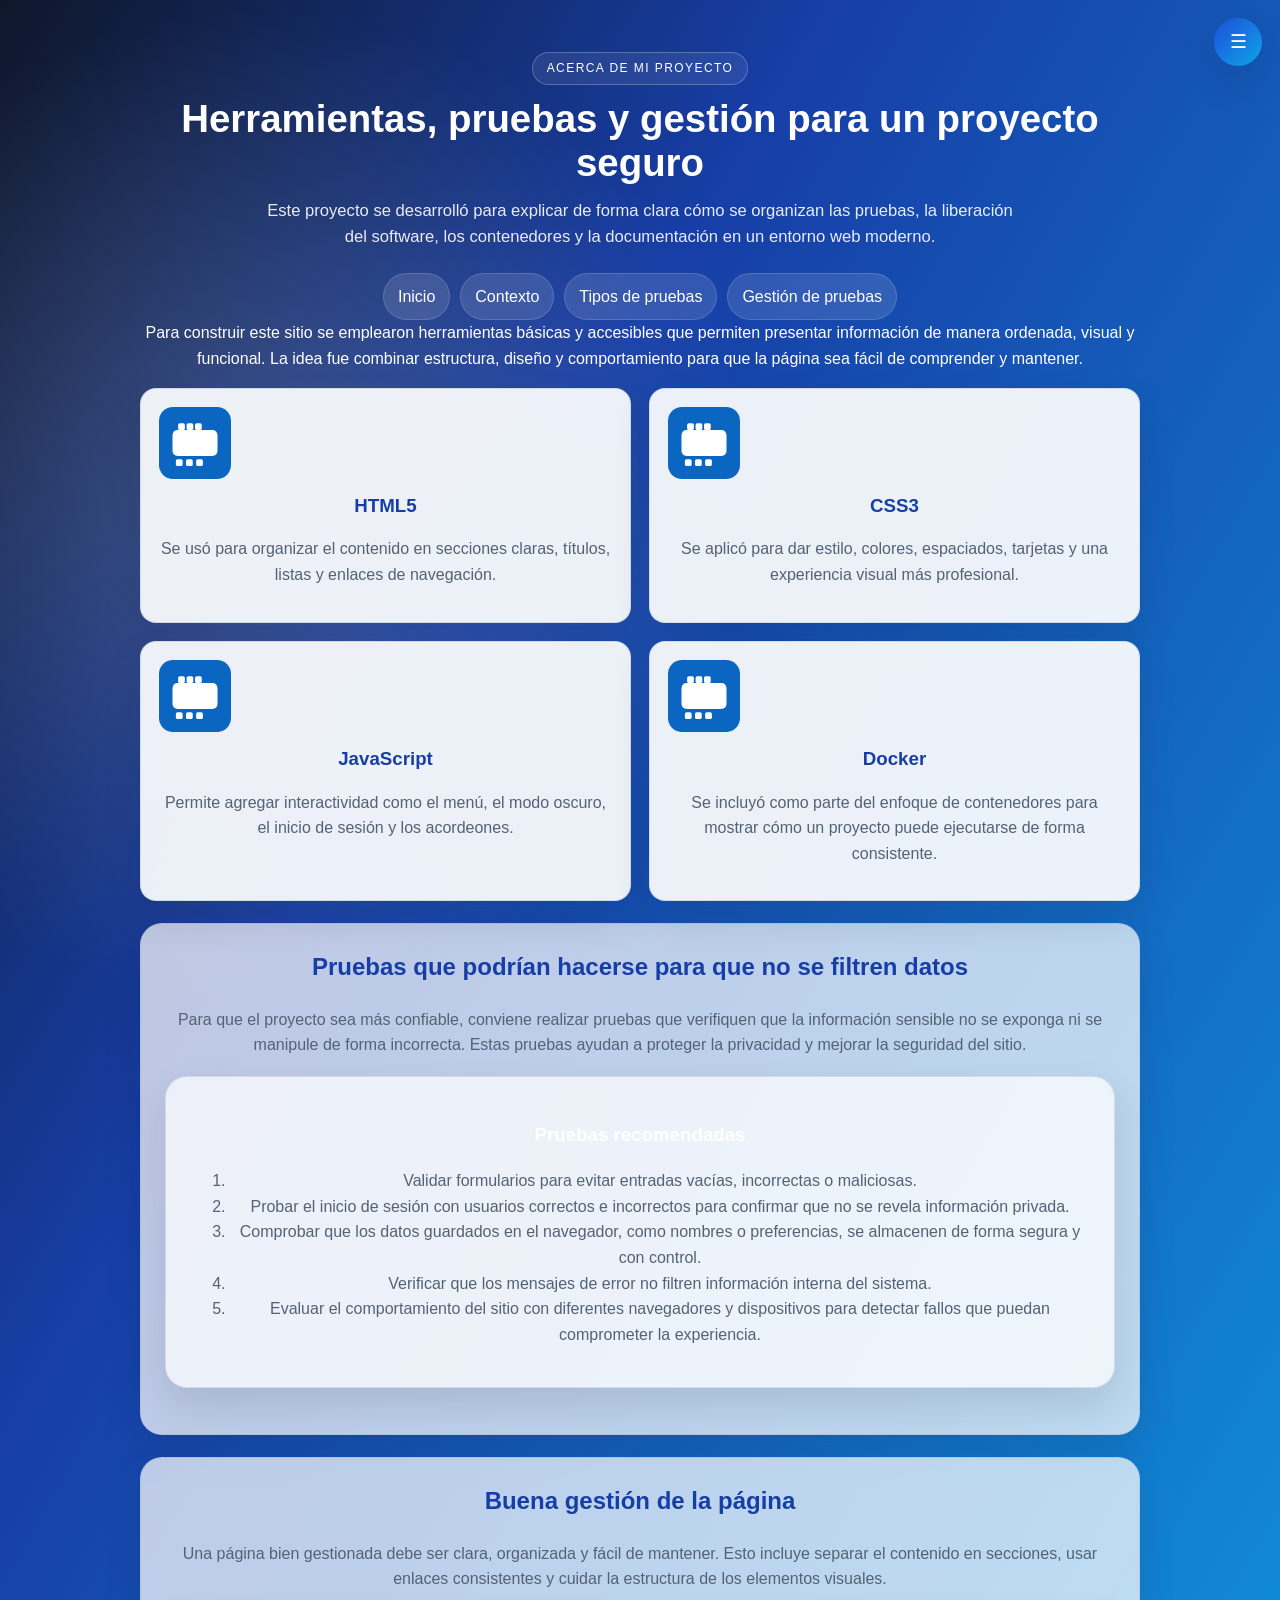
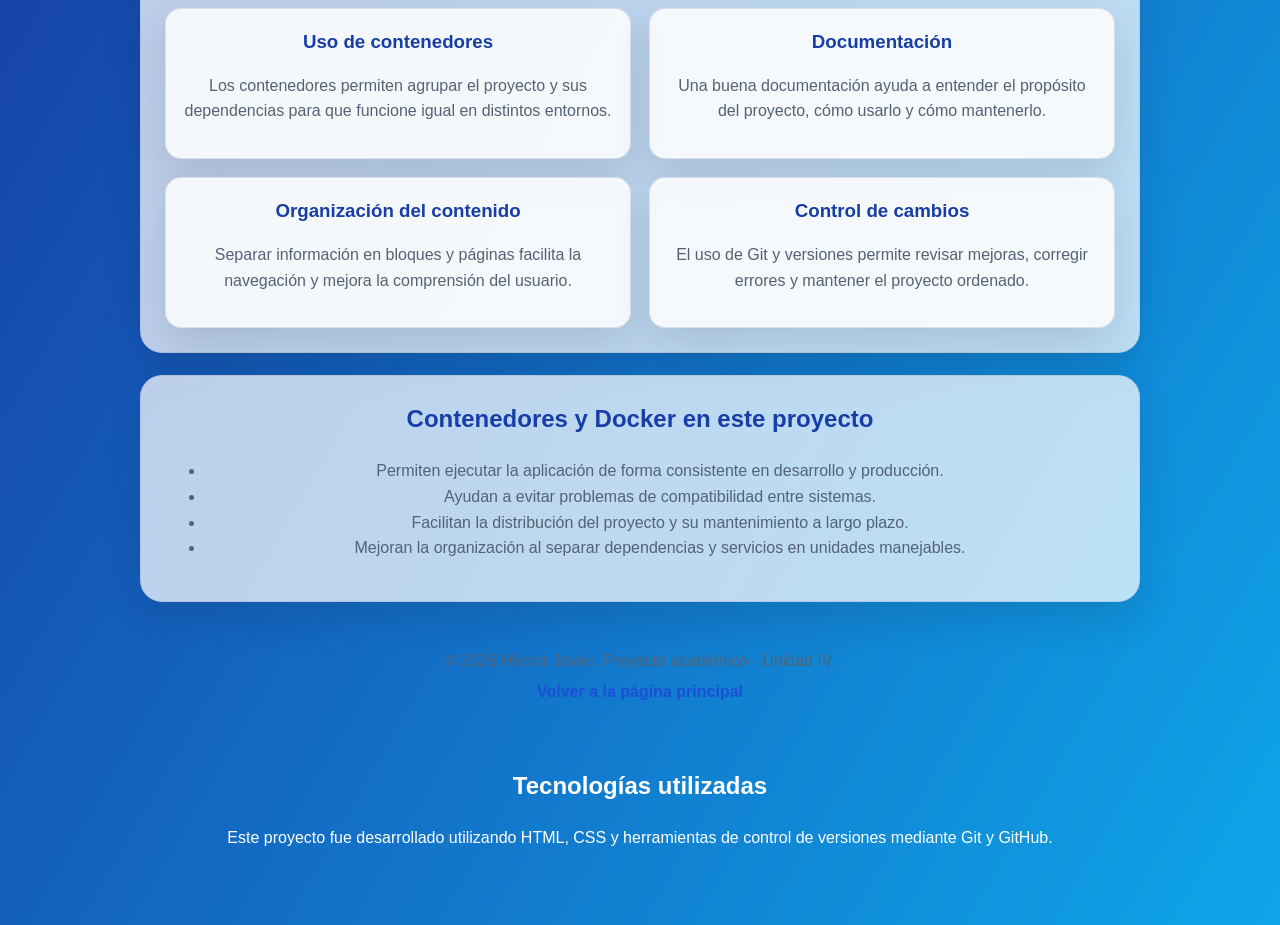
==== commit 203cb1ed: "Agrega informacion sobre tecnologias utilizadas-Alex" ====
--- a/acerca-mi-proyecto.html
+++ b/acerca-mi-proyecto.html
@@ -124,5 +124,14 @@
     </footer>
 
     <script src="script.js"></script>
+
+    <section>
+    <h2>Tecnologías utilizadas</h2>
+    <p>
+        Este proyecto fue desarrollado utilizando HTML, CSS y herramientas
+        de control de versiones mediante Git y GitHub.
+    </p>
+</section>
+
   </body>
 </html>
